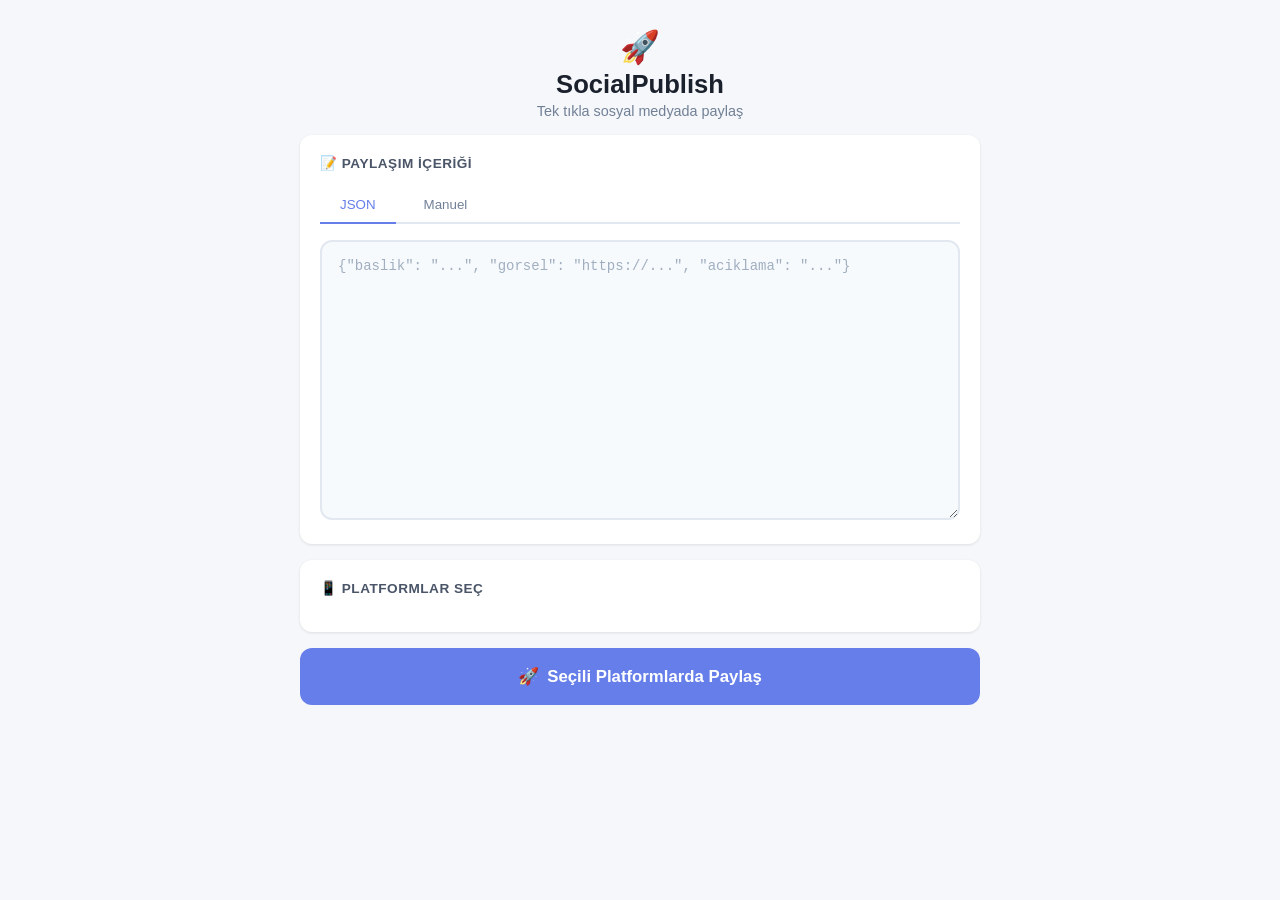
==== public/index.html @ a78f9e2b "Fix: Event listener'lar ile tab ve platform seÃ§imi dÃ¼zeltildi" ====
<!DOCTYPE html>
<html lang="tr">
<head>
    <meta charset="UTF-8">
    <meta name="viewport" content="width=device-width, initial-scale=1.0">
    <title>Facebook Paylaşım - JSON Gönder</title>
    <style>
        * {
            margin: 0;
            padding: 0;
            box-sizing: border-box;
        }

        body {
            font-family: -apple-system, BlinkMacSystemFont, 'Segoe UI', Roboto, Oxygen, Ubuntu, Cantarell, sans-serif;
            background: #f5f7fa;
            min-height: 100vh;
            padding: 20px;
        }

        .container {
            max-width: 680px;
            margin: 0 auto;
            padding-top: 8px;
        }

        .header {
            text-align: center;
            margin-bottom: 16px;
        }

        .logo {
            font-size: 2em;
            margin-bottom: 4px;
        }

        h1 {
            color: #1a202c;
            font-size: 1.6em;
            font-weight: 700;
            margin-bottom: 4px;
        }

        .subtitle {
            color: #718096;
            font-size: 0.9em;
        }

        .card {
            background: white;
            border-radius: 12px;
            padding: 20px;
            margin-bottom: 16px;
            box-shadow: 0 1px 3px rgba(0, 0, 0, 0.1);
        }

        .section-title {
            font-size: 0.85em;
            font-weight: 600;
            color: #4a5568;
            text-transform: uppercase;
            letter-spacing: 0.5px;
            margin-bottom: 16px;
        }

        /* Tab Navigation */
        .tabs {
            display: flex;
            gap: 8px;
            margin-bottom: 16px;
            border-bottom: 2px solid #e2e8f0;
        }

        .tab-btn {
            padding: 10px 20px;
            background: none;
            border: none;
            border-bottom: 2px solid transparent;
            color: #718096;
            font-weight: 500;
            cursor: pointer;
            transition: all 0.2s;
            margin-bottom: -2px;
        }

        .tab-btn:hover {
            color: #667eea;
        }

        .tab-btn.active {
            color: #667eea;
            border-bottom-color: #667eea;
        }

        .tab-content {
            display: none;
        }

        .tab-content.active {
            display: block;
        }

        /* Manual Input */
        .form-group {
            margin-bottom: 16px;
        }

        .form-group label {
            display: block;
            font-size: 0.9em;
            font-weight: 500;
            color: #4a5568;
            margin-bottom: 8px;
        }

        input[type="text"],
        input[type="file"] {
            width: 100%;
            padding: 12px;
            border: 2px solid #e2e8f0;
            border-radius: 8px;
            font-size: 0.95em;
            color: #2d3748;
            transition: all 0.2s;
            background: #f7fafc;
        }

        input[type="text"]:focus {
            outline: none;
            border-color: #667eea;
            background: white;
            box-shadow: 0 0 0 3px rgba(102, 126, 234, 0.1);
        }

        input[type="file"] {
            padding: 10px;
            cursor: pointer;
        }

        input[type="file"]::file-selector-button {
            padding: 8px 16px;
            background: #667eea;
            color: white;
            border: none;
            border-radius: 6px;
            cursor: pointer;
            font-weight: 500;
            margin-right: 12px;
        }

        input[type="file"]::file-selector-button:hover {
            background: #5a67d8;
        }

        textarea {
            width: 100%;
            height: 280px;
            padding: 16px;
            border: 2px solid #e2e8f0;
            border-radius: 12px;
            font-family: 'Courier New', monospace;
            font-size: 14px;
            color: #2d3748;
            resize: vertical;
            transition: all 0.2s;
            background: #f7fafc;
        }

        textarea:focus {
            outline: none;
            border-color: #667eea;
            background: white;
            box-shadow: 0 0 0 3px rgba(102, 126, 234, 0.1);
        }

        textarea::placeholder {
            color: #a0aec0;
        }

        .btn {
            width: 100%;
            padding: 18px;
            background: #667eea;
            color: white;
            border: none;
            border-radius: 12px;
            font-size: 1.05em;
            font-weight: 600;
            cursor: pointer;
            transition: all 0.2s;
            display: flex;
            align-items: center;
            justify-content: center;
            gap: 8px;
        }

        .btn:hover {
            background: #5a67d8;
            transform: translateY(-1px);
            box-shadow: 0 4px 12px rgba(102, 126, 234, 0.4);
        }

        .btn:active {
            transform: translateY(0);
        }

        .btn:disabled {
            background: #cbd5e0;
            cursor: not-allowed;
            transform: none;
        }

        .result {
            background: white;
            border-radius: 12px;
            padding: 24px;
            margin-top: 24px;
            box-shadow: 0 1px 3px rgba(0, 0, 0, 0.1);
            display: none;
        }

        .result.success {
            border-left: 4px solid #48bb78;
        }

        .result.error {
            border-left: 4px solid #f56565;
        }

        .result h3 {
            color: #2d3748;
            font-size: 1.1em;
            margin-bottom: 12px;
        }

        .result-message {
            color: #4a5568;
            white-space: pre-line;
            line-height: 1.6;
        }

        .preview {
            background: white;
            border-radius: 12px;
            padding: 24px;
            margin-top: 24px;
            box-shadow: 0 1px 3px rgba(0, 0, 0, 0.1);
            display: none;
        }

        .preview h3 {
            color: #2d3748;
            font-size: 1.1em;
            margin-bottom: 16px;
        }

        .preview img {
            max-width: 100%;
            border-radius: 8px;
            margin-top: 12px;
        }

        .preview p {
            color: #4a5568;
            line-height: 1.6;
            margin-top: 12px;
        }

        .loading {
            display: none;
        }

        @keyframes spin {
            0% { transform: rotate(0deg); }
            100% { transform: rotate(360deg); }
        }

        /* Platform Selection - Clean Design */
        .platforms-grid {
            display: grid;
            grid-template-columns: repeat(auto-fit, minmax(160px, 1fr));
            gap: 12px;
        }

        .platform-card {
            background: #f7fafc;
            border: 2px solid #e2e8f0;
            border-radius: 10px;
            padding: 12px;
            cursor: pointer;
            transition: all 0.2s;
            display: flex;
            align-items: center;
            gap: 10px;
        }

        .platform-card:hover:not(.disabled) {
            border-color: #667eea;
            box-shadow: 0 2px 8px rgba(102, 126, 234, 0.15);
        }

        .platform-card.active {
            border-color: #667eea;
            background: #eef2ff;
            box-shadow: 0 0 0 3px rgba(102, 126, 234, 0.1);
        }

        .platform-card.disabled {
            opacity: 0.5;
            cursor: not-allowed;
            background: #f7fafc;
        }

        .platform-checkbox {
            width: 18px;
            height: 18px;
            cursor: pointer;
            accent-color: #667eea;
            flex-shrink: 0;
        }

        .platform-checkbox:disabled {
            cursor: not-allowed;
        }

        .platform-info {
            flex: 1;
        }

        .platform-icon {
            font-size: 1.5em;
            line-height: 1;
            margin-bottom: 3px;
        }

        .platform-name {
            font-weight: 600;
            font-size: 0.95em;
            color: #2d3748;
            margin-bottom: 2px;
        }

        .platform-status {
            font-size: 0.75em;
            color: #718096;
            display: flex;
            align-items: center;
            gap: 4px;
        }

        .platform-status.enabled {
            color: #48bb78;
        }

        .platform-status.disabled {
            color: #f56565;
        }

        .status-dot {
            width: 5px;
            height: 5px;
            border-radius: 50%;
            flex-shrink: 0;
        }

        .status-dot.online {
            background: #48bb78;
        }

        .status-dot.offline {
            background: #f56565;
        }

        @media (max-width: 768px) {
            .container {
                padding-top: 8px;
            }

            h1 {
                font-size: 1.4em;
            }

            .card {
                padding: 16px;
            }

            .platforms-grid {
                grid-template-columns: 1fr;
            }

            textarea {
                height: 220px;
            }
        }
    </style>
</head>
<body>
    <div class="container">
        <!-- Header -->
        <div class="header">
            <div class="logo">🚀</div>
            <h1>SocialPublish</h1>
            <p class="subtitle">Tek tıkla sosyal medyada paylaş</p>
        </div>

        <!-- Input Card with Tabs -->
        <div class="card">
            <div class="section-title">📝 Paylaşım İçeriği</div>
            
            <!-- Tabs -->
            <div class="tabs">
                <button class="tab-btn active" data-tab="json">JSON</button>
                <button class="tab-btn" data-tab="manual">Manuel</button>
            </div>

            <!-- JSON Tab -->
            <div id="jsonTab" class="tab-content active">
                <textarea id="jsonInput" placeholder='{"baslik": "...", "gorsel": "https://...", "aciklama": "..."}'></textarea>
            </div>

            <!-- Manual Tab -->
            <div id="manualTab" class="tab-content">
                <div class="form-group">
                    <label for="manualTitle">Başlık *</label>
                    <input type="text" id="manualTitle" placeholder="Paylaşım başlığı...">
                </div>
                <div class="form-group">
                    <label for="manualDescription">Açıklama</label>
                    <input type="text" id="manualDescription" placeholder="Açıklama metni (opsiyonel)">
                </div>
                <div class="form-group">
                    <label for="manualLocation">Konum</label>
                    <input type="text" id="manualLocation" placeholder="Konum (opsiyonel)">
                </div>
                <div class="form-group">
                    <label for="manualImage">Görsel</label>
                    <input type="file" id="manualImage" accept="image/*">
                </div>
            </div>
        </div>

        <!-- Platform Selection Card -->
        <div class="card">
            <div class="section-title">📱 Platformlar Seç</div>
            <div class="platforms-grid" id="platformsContainer">
                <!-- Dinamik yüklenecek -->
            </div>
        </div>

        <!-- Share Button -->
        <button class="btn" onclick="shareToFacebook()">
            <span>🚀</span>
            <span id="btnText">Seçili Platformlarda Paylaş</span>
            <span id="btnLoading" class="loading" style="display: none;">Paylaşılıyor...</span>
        </button>

        <!-- Preview & Results -->
        <div class="preview" id="preview"></div>
        <div class="result" id="result"></div>
    </div>

    <script>
        // API URL - Aynı domain kullan
        const API_URL = window.location.origin;  // Railway'de otomatik
        
        let platforms = {};
        let selectedPlatforms = [];

        let currentTab = 'json';

        // Sayfa yüklendiğinde platformları al ve event listener'ları ekle
        document.addEventListener('DOMContentLoaded', async () => {
            await loadPlatforms();
            initializeTabs();
        });

        function initializeTabs() {
            const tabBtns = document.querySelectorAll('.tab-btn');
            tabBtns.forEach(btn => {
                btn.addEventListener('click', function() {
                    const tab = this.getAttribute('data-tab');
                    switchTab(tab, this);
                });
            });
        }

        function switchTab(tab, button) {
            currentTab = tab;
            
            // Update tab buttons
            document.querySelectorAll('.tab-btn').forEach(btn => {
                btn.classList.remove('active');
            });
            button.classList.add('active');
            
            // Update tab content
            document.querySelectorAll('.tab-content').forEach(content => {
                content.classList.remove('active');
            });
            
            if (tab === 'json') {
                document.getElementById('jsonTab').classList.add('active');
            } else {
                document.getElementById('manualTab').classList.add('active');
            }
        }

        async function loadPlatforms() {
            try {
                const response = await fetch(`${API_URL}/api/platforms`);
                platforms = await response.json();
                console.log('Platforms loaded:', platforms);
                renderPlatforms();
            } catch (error) {
                console.error('Platform yükleme hatası:', error);
                const container = document.getElementById('platformsContainer');
                container.innerHTML = '<div style="color: #f56565; text-align: center; padding: 20px;">❌ Platform yüklenemedi</div>';
            }
        }

        function renderPlatforms() {
            const container = document.getElementById('platformsContainer');
            
            if (Object.keys(platforms).length === 0) {
                container.innerHTML = '<div style="color: #718096; text-align: center; padding: 20px;">Platformlar yükleniyor...</div>';
                return;
            }
            
            let html = '';
            
            Object.entries(platforms).forEach(([key, platform]) => {
                const disabled = !platform.enabled;
                const checked = platform.enabled ? 'checked' : '';
                const cardClass = platform.enabled ? 'active' : 'disabled';
                const statusClass = platform.enabled ? 'enabled' : 'disabled';
                const statusDot = platform.enabled ? 'online' : 'offline';
                const statusText = platform.enabled ? 'Hazır' : 'Yapılandırılmamış';
                
                html += `
                    <div class="platform-card ${cardClass}" data-platform="${key}" ${disabled ? '' : `style="cursor: pointer;"`}>
                        <input 
                            type="checkbox" 
                            class="platform-checkbox"
                            id="platform_${key}" 
                            value="${key}" 
                            ${checked} 
                            ${disabled ? 'disabled' : ''}
                        >
                        <div class="platform-info">
                            <div class="platform-icon">${platform.icon}</div>
                            <div class="platform-name">${platform.name}</div>
                            <div class="platform-status ${statusClass}">
                                <span class="status-dot ${statusDot}"></span>
                                ${statusText}
                            </div>
                        </div>
                    </div>
                `;
            });
            
            container.innerHTML = html;
            
            // Platform card'lara event listener ekle
            document.querySelectorAll('.platform-card').forEach(card => {
                if (!card.classList.contains('disabled')) {
                    card.addEventListener('click', function(e) {
                        const key = this.getAttribute('data-platform');
                        togglePlatform(key, e);
                    });
                }
            });
            
            // Checkbox'lara event listener ekle
            document.querySelectorAll('.platform-checkbox').forEach(checkbox => {
                checkbox.addEventListener('change', updateSelectedPlatforms);
            });
            
            updateSelectedPlatforms();
        }

        function togglePlatform(key, event) {
            // Eğer checkbox'a direkt tıklandıysa, card event'ini ignore et
            if (event && event.target.type === 'checkbox') {
                return;
            }
            
            const checkbox = document.getElementById(`platform_${key}`);
            if (checkbox && !checkbox.disabled) {
                checkbox.checked = !checkbox.checked;
                updateSelectedPlatforms();
            }
        }

        function updateSelectedPlatforms() {
            const checkboxes = document.querySelectorAll('#platformsContainer input[type="checkbox"]:checked');
            selectedPlatforms = Array.from(checkboxes).map(cb => cb.value);
            console.log('Seçili platformlar:', selectedPlatforms);
        }

        async function shareToFacebook() {
            const resultDiv = document.getElementById('result');
            const previewDiv = document.getElementById('preview');
            const btn = document.querySelector('.btn');
            const btnText = document.getElementById('btnText');
            const btnLoading = document.getElementById('btnLoading');

            // Reset
            resultDiv.style.display = 'none';
            previewDiv.style.display = 'none';

            let data;

            // Get data based on current tab
            if (currentTab === 'json') {
                const jsonInput = document.getElementById('jsonInput').value.trim();
                
                if (!jsonInput) {
                    showError('Lütfen JSON verisini yapıştırın!');
                    return;
                }

                try {
                    data = JSON.parse(jsonInput);
                } catch (e) {
                    showError('❌ Geçersiz JSON formatı! Lütfen kontrol edin.');
                    return;
                }

                // Array ise ilk elemanı al
                if (Array.isArray(data)) {
                    if (data.length === 0) {
                        showError('❌ JSON array boş!');
                        return;
                    }
                    data = data[0];
                }

                // Validate
                if (!data.baslik) {
                    showError('❌ JSON\'da "baslik" alanı zorunludur!');
                    return;
                }

                if (!data.gorsel) {
                    showError('❌ JSON\'da "gorsel" alanı zorunludur!');
                    return;
                }
            } else {
                // Manual mode
                const title = document.getElementById('manualTitle').value.trim();
                const description = document.getElementById('manualDescription').value.trim();
                const location = document.getElementById('manualLocation').value.trim();
                const imageFile = document.getElementById('manualImage').files[0];

                if (!title) {
                    showError('❌ Başlık zorunludur!');
                    return;
                }

                if (!imageFile) {
                    showError('❌ Görsel zorunludur!');
                    return;
                }

                // Create FormData for manual upload
                data = {
                    baslik: title,
                    aciklama: description,
                    konum: location,
                    imageFile: imageFile
                };
            }

                // Platform kontrolü
                if (selectedPlatforms.length === 0) {
                    showError('❌ Lütfen en az bir platform seçin!');
                    return;
                }

                // Show preview
                showPreview(data);

                // Disable button
                btn.disabled = true;
                btnText.style.display = 'none';
                btnLoading.style.display = 'inline';

                // Platform bilgisini ekle
                data.platforms = selectedPlatforms;

                let response;

                if (currentTab === 'json') {
                    // JSON mode - send JSON to API
                    response = await fetch(`${API_URL}/api/publish/json`, {
                        method: 'POST',
                        headers: {
                            'Content-Type': 'application/json'
                        },
                        body: JSON.stringify(data)
                    });
                } else {
                    // Manual mode - send FormData
                    const formData = new FormData();
                    formData.append('message', data.baslik);
                    if (data.aciklama) formData.append('aciklama', data.aciklama);
                    if (data.konum) formData.append('konum', data.konum);
                    formData.append('image', data.imageFile);
                    formData.append('platforms', selectedPlatforms.join(','));

                    response = await fetch(`${API_URL}/api/publish`, {
                        method: 'POST',
                        body: formData
                    });
                }

                const result = await response.json();

                if (result.success) {
                    let successMsg = '✅ Başarıyla paylaşıldı!\n\n';
                    Object.entries(result.results || {}).forEach(([platform, res]) => {
                        if (res.status === 'success') {
                            successMsg += `${platforms[platform]?.icon || '✓'} ${platforms[platform]?.name || platform}: ✅\n`;
                        }
                    });
                    showSuccess(successMsg);
                } else {
                    let errorMsg = '⚠️ Paylaşım sonuçları:\n\n';
                    Object.entries(result.results || {}).forEach(([platform, res]) => {
                        const status = res.status === 'success' ? '✅' : '❌';
                        const msg = res.message || (res.status === 'success' ? 'Başarılı' : 'Hata');
                        errorMsg += `${platforms[platform]?.icon || '•'} ${platforms[platform]?.name || platform}: ${status} ${msg}\n`;
                    });
                    showError(errorMsg);
                }

            } catch (error) {
                showError('❌ Hata: ' + error.message);
            } finally {
                btn.disabled = false;
                btnText.style.display = 'inline';
                btnLoading.style.display = 'none';
            }
        }

        function showPreview(data) {
            const previewDiv = document.getElementById('preview');
            previewDiv.innerHTML = `
                <h3>📋 Önizleme</h3>
                <p><strong>${data.baslik}</strong></p>
                ${data.aciklama ? `<p style="font-size: 0.9em;">${data.aciklama}</p>` : ''}
                ${data.konum ? `<p style="font-size: 0.85em;">📍 ${data.konum}</p>` : ''}
                <img src="${data.gorsel}" alt="Görsel" onerror="this.style.display='none'">
            `;
            previewDiv.style.display = 'block';
        }

        function showSuccess(message) {
            const resultDiv = document.getElementById('result');
            resultDiv.className = 'result success';
            resultDiv.innerHTML = '<h3>✅ Başarılı</h3><div class="result-message">' + message + '</div>';
            resultDiv.style.display = 'block';
        }

        function showError(message) {
            const resultDiv = document.getElementById('result');
            resultDiv.className = 'result error';
            resultDiv.innerHTML = '<h3>❌ Hata</h3><div class="result-message">' + message + '</div>';
            resultDiv.style.display = 'block';
        }
    </script>
</body>
</html>
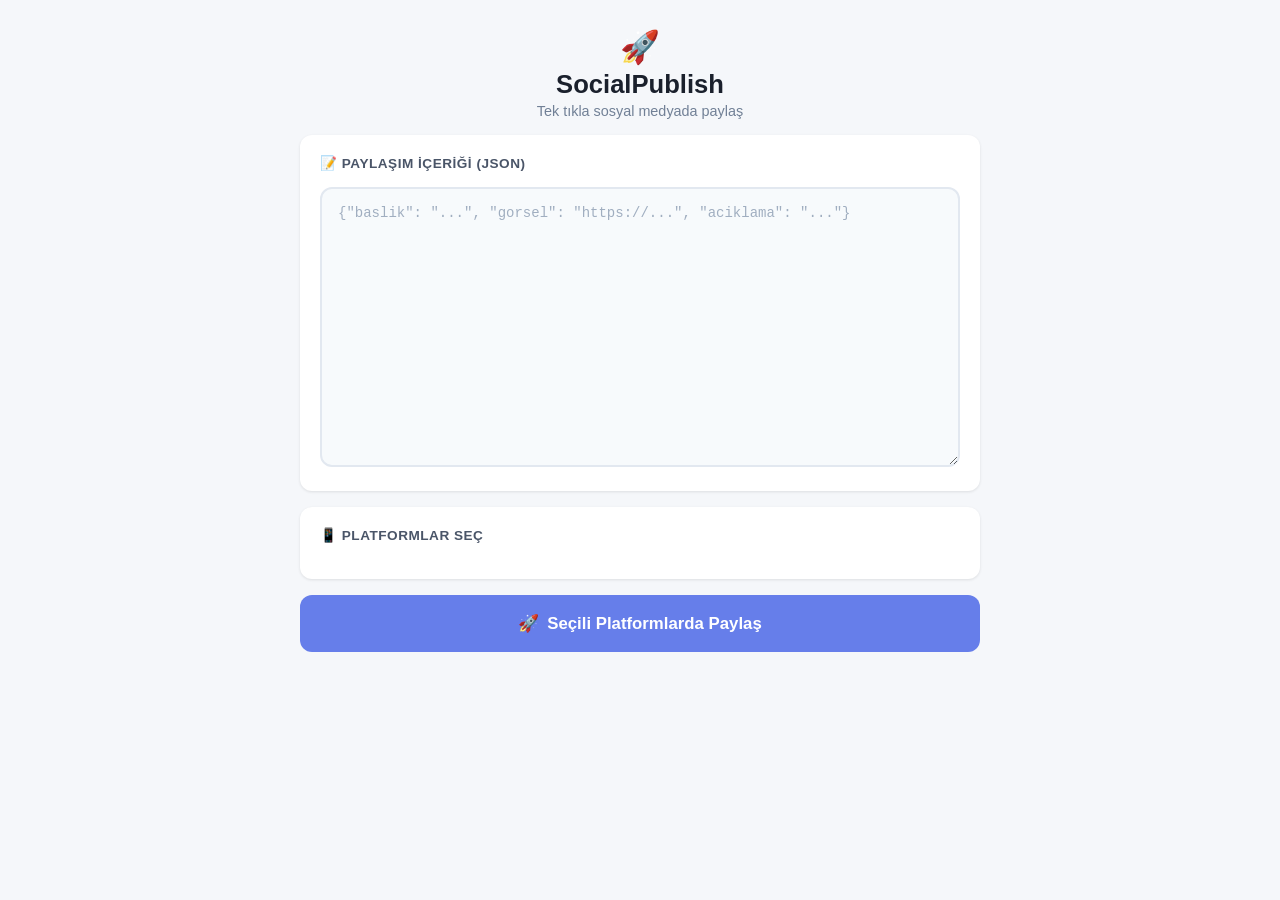
==== commit 90ea0544: "Revert: Basit JSON modu geri yÃ¼klendi" ====
--- a/public/index.html
+++ b/public/index.html
@@ -61,95 +61,6 @@
             text-transform: uppercase;
             letter-spacing: 0.5px;
             margin-bottom: 16px;
-        }
-
-        /* Tab Navigation */
-        .tabs {
-            display: flex;
-            gap: 8px;
-            margin-bottom: 16px;
-            border-bottom: 2px solid #e2e8f0;
-        }
-
-        .tab-btn {
-            padding: 10px 20px;
-            background: none;
-            border: none;
-            border-bottom: 2px solid transparent;
-            color: #718096;
-            font-weight: 500;
-            cursor: pointer;
-            transition: all 0.2s;
-            margin-bottom: -2px;
-        }
-
-        .tab-btn:hover {
-            color: #667eea;
-        }
-
-        .tab-btn.active {
-            color: #667eea;
-            border-bottom-color: #667eea;
-        }
-
-        .tab-content {
-            display: none;
-        }
-
-        .tab-content.active {
-            display: block;
-        }
-
-        /* Manual Input */
-        .form-group {
-            margin-bottom: 16px;
-        }
-
-        .form-group label {
-            display: block;
-            font-size: 0.9em;
-            font-weight: 500;
-            color: #4a5568;
-            margin-bottom: 8px;
-        }
-
-        input[type="text"],
-        input[type="file"] {
-            width: 100%;
-            padding: 12px;
-            border: 2px solid #e2e8f0;
-            border-radius: 8px;
-            font-size: 0.95em;
-            color: #2d3748;
-            transition: all 0.2s;
-            background: #f7fafc;
-        }
-
-        input[type="text"]:focus {
-            outline: none;
-            border-color: #667eea;
-            background: white;
-            box-shadow: 0 0 0 3px rgba(102, 126, 234, 0.1);
-        }
-
-        input[type="file"] {
-            padding: 10px;
-            cursor: pointer;
-        }
-
-        input[type="file"]::file-selector-button {
-            padding: 8px 16px;
-            background: #667eea;
-            color: white;
-            border: none;
-            border-radius: 6px;
-            cursor: pointer;
-            font-weight: 500;
-            margin-right: 12px;
-        }
-
-        input[type="file"]::file-selector-button:hover {
-            background: #5a67d8;
         }
 
         textarea {
@@ -403,40 +314,10 @@
             <p class="subtitle">Tek tıkla sosyal medyada paylaş</p>
         </div>
 
-        <!-- Input Card with Tabs -->
+        <!-- JSON Input Card -->
         <div class="card">
-            <div class="section-title">📝 Paylaşım İçeriği</div>
-            
-            <!-- Tabs -->
-            <div class="tabs">
-                <button class="tab-btn active" data-tab="json">JSON</button>
-                <button class="tab-btn" data-tab="manual">Manuel</button>
-            </div>
-
-            <!-- JSON Tab -->
-            <div id="jsonTab" class="tab-content active">
-                <textarea id="jsonInput" placeholder='{"baslik": "...", "gorsel": "https://...", "aciklama": "..."}'></textarea>
-            </div>
-
-            <!-- Manual Tab -->
-            <div id="manualTab" class="tab-content">
-                <div class="form-group">
-                    <label for="manualTitle">Başlık *</label>
-                    <input type="text" id="manualTitle" placeholder="Paylaşım başlığı...">
-                </div>
-                <div class="form-group">
-                    <label for="manualDescription">Açıklama</label>
-                    <input type="text" id="manualDescription" placeholder="Açıklama metni (opsiyonel)">
-                </div>
-                <div class="form-group">
-                    <label for="manualLocation">Konum</label>
-                    <input type="text" id="manualLocation" placeholder="Konum (opsiyonel)">
-                </div>
-                <div class="form-group">
-                    <label for="manualImage">Görsel</label>
-                    <input type="file" id="manualImage" accept="image/*">
-                </div>
-            </div>
+            <div class="section-title">📝 Paylaşım İçeriği (JSON)</div>
+            <textarea id="jsonInput" placeholder='{"baslik": "...", "gorsel": "https://...", "aciklama": "..."}'></textarea>
         </div>
 
         <!-- Platform Selection Card -->
@@ -466,66 +347,23 @@
         let platforms = {};
         let selectedPlatforms = [];
 
-        let currentTab = 'json';
-
-        // Sayfa yüklendiğinde platformları al ve event listener'ları ekle
+        // Sayfa yüklendiğinde platformları al
         document.addEventListener('DOMContentLoaded', async () => {
             await loadPlatforms();
-            initializeTabs();
         });
-
-        function initializeTabs() {
-            const tabBtns = document.querySelectorAll('.tab-btn');
-            tabBtns.forEach(btn => {
-                btn.addEventListener('click', function() {
-                    const tab = this.getAttribute('data-tab');
-                    switchTab(tab, this);
-                });
-            });
-        }
-
-        function switchTab(tab, button) {
-            currentTab = tab;
-            
-            // Update tab buttons
-            document.querySelectorAll('.tab-btn').forEach(btn => {
-                btn.classList.remove('active');
-            });
-            button.classList.add('active');
-            
-            // Update tab content
-            document.querySelectorAll('.tab-content').forEach(content => {
-                content.classList.remove('active');
-            });
-            
-            if (tab === 'json') {
-                document.getElementById('jsonTab').classList.add('active');
-            } else {
-                document.getElementById('manualTab').classList.add('active');
-            }
-        }
 
         async function loadPlatforms() {
             try {
                 const response = await fetch(`${API_URL}/api/platforms`);
                 platforms = await response.json();
-                console.log('Platforms loaded:', platforms);
                 renderPlatforms();
             } catch (error) {
                 console.error('Platform yükleme hatası:', error);
-                const container = document.getElementById('platformsContainer');
-                container.innerHTML = '<div style="color: #f56565; text-align: center; padding: 20px;">❌ Platform yüklenemedi</div>';
             }
         }
 
         function renderPlatforms() {
             const container = document.getElementById('platformsContainer');
-            
-            if (Object.keys(platforms).length === 0) {
-                container.innerHTML = '<div style="color: #718096; text-align: center; padding: 20px;">Platformlar yükleniyor...</div>';
-                return;
-            }
-            
             let html = '';
             
             Object.entries(platforms).forEach(([key, platform]) => {
@@ -537,7 +375,7 @@
                 const statusText = platform.enabled ? 'Hazır' : 'Yapılandırılmamış';
                 
                 html += `
-                    <div class="platform-card ${cardClass}" data-platform="${key}" ${disabled ? '' : `style="cursor: pointer;"`}>
+                    <div class="platform-card ${cardClass}" onclick="${disabled ? '' : `togglePlatform('${key}')`}">
                         <input 
                             type="checkbox" 
                             class="platform-checkbox"
@@ -545,6 +383,7 @@
                             value="${key}" 
                             ${checked} 
                             ${disabled ? 'disabled' : ''}
+                            onchange="updateSelectedPlatforms()"
                         >
                         <div class="platform-info">
                             <div class="platform-icon">${platform.icon}</div>
@@ -559,31 +398,10 @@
             });
             
             container.innerHTML = html;
-            
-            // Platform card'lara event listener ekle
-            document.querySelectorAll('.platform-card').forEach(card => {
-                if (!card.classList.contains('disabled')) {
-                    card.addEventListener('click', function(e) {
-                        const key = this.getAttribute('data-platform');
-                        togglePlatform(key, e);
-                    });
-                }
-            });
-            
-            // Checkbox'lara event listener ekle
-            document.querySelectorAll('.platform-checkbox').forEach(checkbox => {
-                checkbox.addEventListener('change', updateSelectedPlatforms);
-            });
-            
             updateSelectedPlatforms();
         }
 
-        function togglePlatform(key, event) {
-            // Eğer checkbox'a direkt tıklandıysa, card event'ini ignore et
-            if (event && event.target.type === 'checkbox') {
-                return;
-            }
-            
+        function togglePlatform(key) {
             const checkbox = document.getElementById(`platform_${key}`);
             if (checkbox && !checkbox.disabled) {
                 checkbox.checked = !checkbox.checked;
@@ -598,6 +416,7 @@
         }
 
         async function shareToFacebook() {
+            const jsonInput = document.getElementById('jsonInput').value.trim();
             const resultDiv = document.getElementById('result');
             const previewDiv = document.getElementById('preview');
             const btn = document.querySelector('.btn');
@@ -608,17 +427,14 @@
             resultDiv.style.display = 'none';
             previewDiv.style.display = 'none';
 
-            let data;
-
-            // Get data based on current tab
-            if (currentTab === 'json') {
-                const jsonInput = document.getElementById('jsonInput').value.trim();
-                
-                if (!jsonInput) {
-                    showError('Lütfen JSON verisini yapıştırın!');
-                    return;
-                }
-
+            if (!jsonInput) {
+                showError('Lütfen JSON verisini yapıştırın!');
+                return;
+            }
+
+            try {
+                // Parse JSON
+                let data;
                 try {
                     data = JSON.parse(jsonInput);
                 } catch (e) {
@@ -645,31 +461,6 @@
                     showError('❌ JSON\'da "gorsel" alanı zorunludur!');
                     return;
                 }
-            } else {
-                // Manual mode
-                const title = document.getElementById('manualTitle').value.trim();
-                const description = document.getElementById('manualDescription').value.trim();
-                const location = document.getElementById('manualLocation').value.trim();
-                const imageFile = document.getElementById('manualImage').files[0];
-
-                if (!title) {
-                    showError('❌ Başlık zorunludur!');
-                    return;
-                }
-
-                if (!imageFile) {
-                    showError('❌ Görsel zorunludur!');
-                    return;
-                }
-
-                // Create FormData for manual upload
-                data = {
-                    baslik: title,
-                    aciklama: description,
-                    konum: location,
-                    imageFile: imageFile
-                };
-            }
 
                 // Platform kontrolü
                 if (selectedPlatforms.length === 0) {
@@ -688,31 +479,14 @@
                 // Platform bilgisini ekle
                 data.platforms = selectedPlatforms;
 
-                let response;
-
-                if (currentTab === 'json') {
-                    // JSON mode - send JSON to API
-                    response = await fetch(`${API_URL}/api/publish/json`, {
-                        method: 'POST',
-                        headers: {
-                            'Content-Type': 'application/json'
-                        },
-                        body: JSON.stringify(data)
-                    });
-                } else {
-                    // Manual mode - send FormData
-                    const formData = new FormData();
-                    formData.append('message', data.baslik);
-                    if (data.aciklama) formData.append('aciklama', data.aciklama);
-                    if (data.konum) formData.append('konum', data.konum);
-                    formData.append('image', data.imageFile);
-                    formData.append('platforms', selectedPlatforms.join(','));
-
-                    response = await fetch(`${API_URL}/api/publish`, {
-                        method: 'POST',
-                        body: formData
-                    });
-                }
+                // Send JSON to API (backend will download image)
+                const response = await fetch(`${API_URL}/api/publish/json`, {
+                    method: 'POST',
+                    headers: {
+                        'Content-Type': 'application/json'
+                    },
+                    body: JSON.stringify(data)
+                });
 
                 const result = await response.json();
 
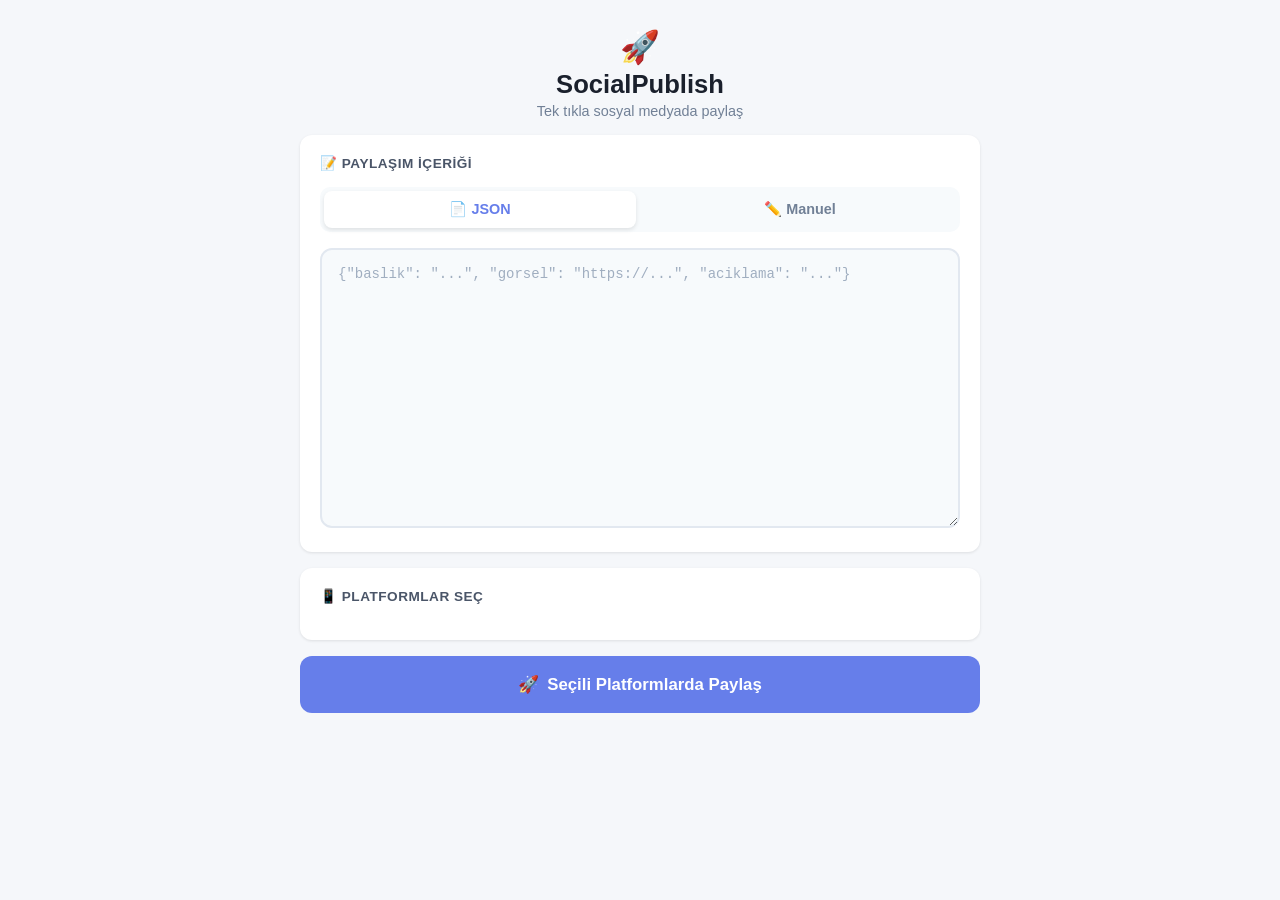
==== commit 55ec5800: "Add manual input mode with JSON/Manual toggle" ====
--- a/public/index.html
+++ b/public/index.html
@@ -61,6 +61,43 @@
             text-transform: uppercase;
             letter-spacing: 0.5px;
             margin-bottom: 16px;
+        }
+
+        /* Input Mode Toggle */
+        .mode-toggle {
+            display: flex;
+            gap: 8px;
+            margin-bottom: 16px;
+            background: #f7fafc;
+            padding: 4px;
+            border-radius: 10px;
+        }
+
+        .mode-btn {
+            flex: 1;
+            padding: 10px;
+            background: transparent;
+            border: none;
+            border-radius: 8px;
+            font-size: 0.9em;
+            font-weight: 600;
+            color: #718096;
+            cursor: pointer;
+            transition: all 0.2s;
+        }
+
+        .mode-btn.active {
+            background: white;
+            color: #667eea;
+            box-shadow: 0 2px 4px rgba(0,0,0,0.1);
+        }
+
+        .input-section {
+            display: none;
+        }
+
+        .input-section.active {
+            display: block;
         }
 
         textarea {
@@ -86,6 +123,44 @@
 
         textarea::placeholder {
             color: #a0aec0;
+        }
+
+        /* Manual Input Styles */
+        .form-group {
+            margin-bottom: 16px;
+        }
+
+        .form-label {
+            display: block;
+            font-size: 0.9em;
+            font-weight: 600;
+            color: #4a5568;
+            margin-bottom: 8px;
+        }
+
+        input[type="text"],
+        input[type="url"] {
+            width: 100%;
+            padding: 12px 16px;
+            border: 2px solid #e2e8f0;
+            border-radius: 10px;
+            font-size: 0.95em;
+            color: #2d3748;
+            transition: all 0.2s;
+            background: #f7fafc;
+        }
+
+        input[type="text"]:focus,
+        input[type="url"]:focus {
+            outline: none;
+            border-color: #667eea;
+            background: white;
+            box-shadow: 0 0 0 3px rgba(102, 126, 234, 0.1);
+        }
+
+        .manual-textarea {
+            height: 120px;
+            font-family: -apple-system, BlinkMacSystemFont, 'Segoe UI', Roboto, Oxygen, Ubuntu, Cantarell, sans-serif;
         }
 
         .btn {
@@ -314,10 +389,40 @@
             <p class="subtitle">Tek tıkla sosyal medyada paylaş</p>
         </div>
 
-        <!-- JSON Input Card -->
+        <!-- Input Mode Card -->
         <div class="card">
-            <div class="section-title">📝 Paylaşım İçeriği (JSON)</div>
-            <textarea id="jsonInput" placeholder='{"baslik": "...", "gorsel": "https://...", "aciklama": "..."}'></textarea>
+            <div class="section-title">📝 Paylaşım İçeriği</div>
+            
+            <!-- Mode Toggle -->
+            <div class="mode-toggle">
+                <button class="mode-btn active" onclick="switchMode('json')">📄 JSON</button>
+                <button class="mode-btn" onclick="switchMode('manual')">✏️ Manuel</button>
+            </div>
+
+            <!-- JSON Input -->
+            <div id="jsonSection" class="input-section active">
+                <textarea id="jsonInput" placeholder='{"baslik": "...", "gorsel": "https://...", "aciklama": "..."}'></textarea>
+            </div>
+
+            <!-- Manual Input -->
+            <div id="manualSection" class="input-section">
+                <div class="form-group">
+                    <label class="form-label">Başlık *</label>
+                    <input type="text" id="manualTitle" placeholder="Paylaşım başlığı">
+                </div>
+                <div class="form-group">
+                    <label class="form-label">Görsel URL *</label>
+                    <input type="url" id="manualImage" placeholder="https://example.com/image.jpg">
+                </div>
+                <div class="form-group">
+                    <label class="form-label">Açıklama</label>
+                    <textarea id="manualDescription" class="manual-textarea" placeholder="Açıklama ekleyin (opsiyonel)"></textarea>
+                </div>
+                <div class="form-group">
+                    <label class="form-label">Konum</label>
+                    <input type="text" id="manualLocation" placeholder="Konum ekleyin (opsiyonel)">
+                </div>
+            </div>
         </div>
 
         <!-- Platform Selection Card -->
@@ -346,11 +451,33 @@
         
         let platforms = {};
         let selectedPlatforms = [];
+        let currentMode = 'json'; // 'json' or 'manual'
 
         // Sayfa yüklendiğinde platformları al
         document.addEventListener('DOMContentLoaded', async () => {
             await loadPlatforms();
         });
+
+        // Mode değiştirme
+        function switchMode(mode) {
+            currentMode = mode;
+            
+            // Button state
+            document.querySelectorAll('.mode-btn').forEach(btn => {
+                btn.classList.remove('active');
+            });
+            event.target.classList.add('active');
+            
+            // Section visibility
+            document.getElementById('jsonSection').classList.remove('active');
+            document.getElementById('manualSection').classList.remove('active');
+            
+            if (mode === 'json') {
+                document.getElementById('jsonSection').classList.add('active');
+            } else {
+                document.getElementById('manualSection').classList.add('active');
+            }
+        }
 
         async function loadPlatforms() {
             try {
@@ -416,7 +543,6 @@
         }
 
         async function shareToFacebook() {
-            const jsonInput = document.getElementById('jsonInput').value.trim();
             const resultDiv = document.getElementById('result');
             const previewDiv = document.getElementById('preview');
             const btn = document.querySelector('.btn');
@@ -427,14 +553,17 @@
             resultDiv.style.display = 'none';
             previewDiv.style.display = 'none';
 
-            if (!jsonInput) {
-                showError('Lütfen JSON verisini yapıştırın!');
-                return;
-            }
-
-            try {
-                // Parse JSON
-                let data;
+            let data;
+
+            // Mode'a göre veri al
+            if (currentMode === 'json') {
+                const jsonInput = document.getElementById('jsonInput').value.trim();
+                
+                if (!jsonInput) {
+                    showError('Lütfen JSON verisini yapıştırın!');
+                    return;
+                }
+
                 try {
                     data = JSON.parse(jsonInput);
                 } catch (e) {
@@ -450,23 +579,50 @@
                     }
                     data = data[0];
                 }
-
-                // Validate
-                if (!data.baslik) {
-                    showError('❌ JSON\'da "baslik" alanı zorunludur!');
+            } else {
+                // Manuel input
+                const title = document.getElementById('manualTitle').value.trim();
+                const image = document.getElementById('manualImage').value.trim();
+                const description = document.getElementById('manualDescription').value.trim();
+                const location = document.getElementById('manualLocation').value.trim();
+
+                if (!title) {
+                    showError('❌ Başlık zorunludur!');
                     return;
                 }
 
-                if (!data.gorsel) {
-                    showError('❌ JSON\'da "gorsel" alanı zorunludur!');
+                if (!image) {
+                    showError('❌ Görsel URL zorunludur!');
                     return;
                 }
 
-                // Platform kontrolü
-                if (selectedPlatforms.length === 0) {
-                    showError('❌ Lütfen en az bir platform seçin!');
-                    return;
-                }
+                // Manuel veriyi JSON formatına çevir
+                data = {
+                    baslik: title,
+                    gorsel: image,
+                    aciklama: description,
+                    konum: location
+                };
+            }
+
+            // Validate
+            if (!data.baslik) {
+                showError('❌ "baslik" alanı zorunludur!');
+                return;
+            }
+
+            if (!data.gorsel) {
+                showError('❌ "gorsel" alanı zorunludur!');
+                return;
+            }
+
+            // Platform kontrolü
+            if (selectedPlatforms.length === 0) {
+                showError('❌ Lütfen en az bir platform seçin!');
+                return;
+            }
+
+            try {
 
                 // Show preview
                 showPreview(data);
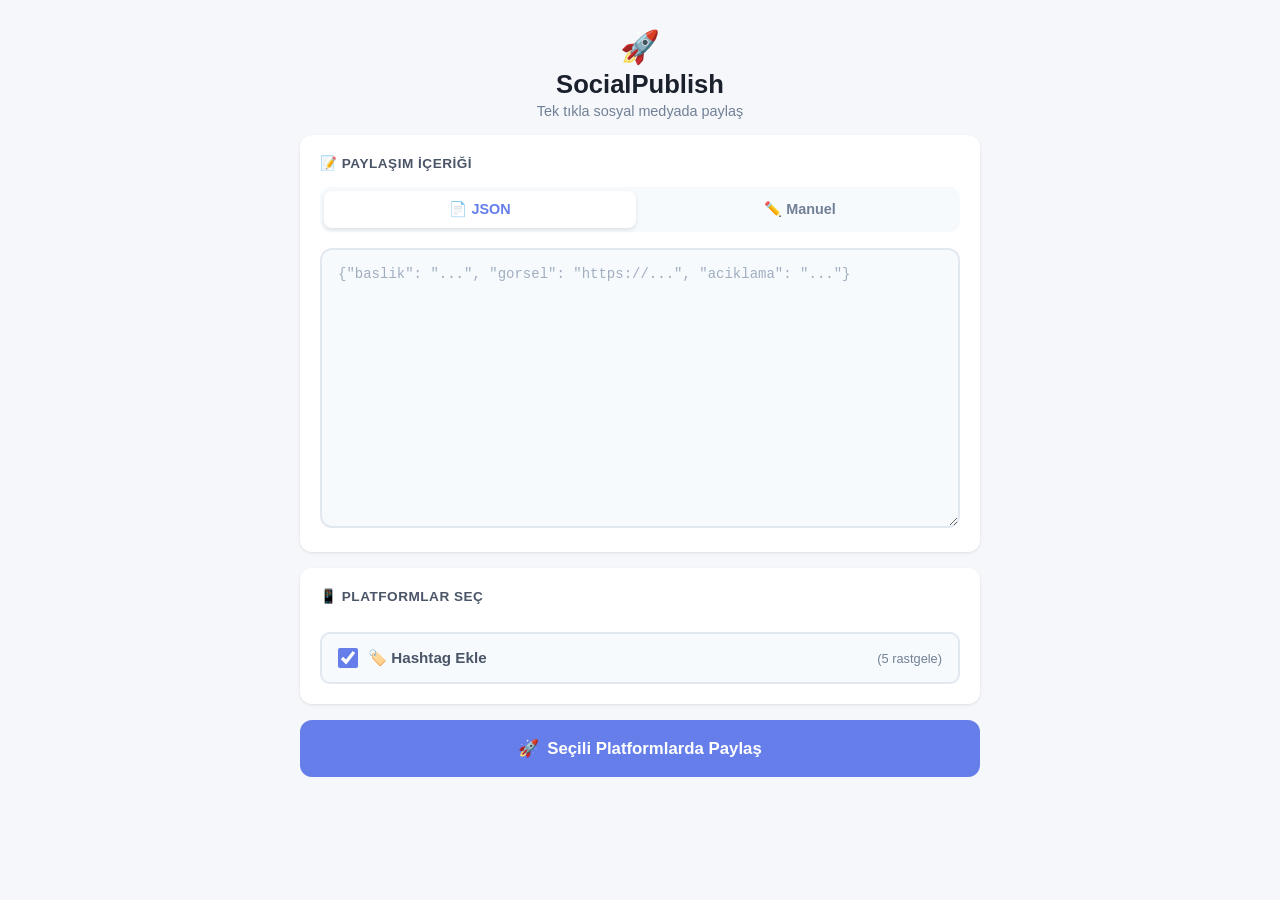
==== commit d6ce82f5: "Add hashtag toggle checkbox (optional hashtags)" ====
--- a/public/index.html
+++ b/public/index.html
@@ -161,6 +161,86 @@
         .manual-textarea {
             height: 120px;
             font-family: -apple-system, BlinkMacSystemFont, 'Segoe UI', Roboto, Oxygen, Ubuntu, Cantarell, sans-serif;
+        }
+
+        /* Image Upload Styles */
+        .image-upload-area {
+            position: relative;
+            border: 2px dashed #cbd5e0;
+            border-radius: 12px;
+            background: #f7fafc;
+            transition: all 0.2s;
+            overflow: hidden;
+        }
+
+        .image-upload-area:hover {
+            border-color: #667eea;
+            background: #eef2ff;
+        }
+
+        .image-upload-area.dragover {
+            border-color: #667eea;
+            background: #eef2ff;
+            border-style: solid;
+        }
+
+        .upload-placeholder {
+            padding: 40px 20px;
+            text-align: center;
+            cursor: pointer;
+        }
+
+        .upload-icon {
+            font-size: 3em;
+            margin-bottom: 12px;
+            opacity: 0.6;
+        }
+
+        .upload-text {
+            font-size: 1em;
+            font-weight: 600;
+            color: #4a5568;
+            margin-bottom: 4px;
+        }
+
+        .upload-subtext {
+            font-size: 0.85em;
+            color: #718096;
+        }
+
+        .image-preview {
+            position: relative;
+            padding: 12px;
+        }
+
+        .image-preview img {
+            width: 100%;
+            max-height: 300px;
+            object-fit: contain;
+            border-radius: 8px;
+        }
+
+        .remove-image {
+            position: absolute;
+            top: 20px;
+            right: 20px;
+            width: 32px;
+            height: 32px;
+            border-radius: 50%;
+            background: rgba(0, 0, 0, 0.7);
+            color: white;
+            border: none;
+            font-size: 1.2em;
+            cursor: pointer;
+            display: flex;
+            align-items: center;
+            justify-content: center;
+            transition: all 0.2s;
+        }
+
+        .remove-image:hover {
+            background: rgba(239, 68, 68, 0.9);
+            transform: scale(1.1);
         }
 
         .btn {
@@ -357,6 +437,46 @@
             background: #f56565;
         }
 
+        /* Hashtag Toggle */
+        .hashtag-toggle {
+            display: flex;
+            align-items: center;
+            gap: 10px;
+            padding: 14px 16px;
+            background: #f7fafc;
+            border-radius: 10px;
+            cursor: pointer;
+            transition: all 0.2s;
+            margin-top: 12px;
+            border: 2px solid #e2e8f0;
+        }
+
+        .hashtag-toggle:hover {
+            background: #eef2ff;
+            border-color: #cbd5e0;
+        }
+
+        .hashtag-toggle input[type="checkbox"] {
+            width: 20px;
+            height: 20px;
+            cursor: pointer;
+            accent-color: #667eea;
+        }
+
+        .hashtag-toggle-label {
+            font-size: 0.95em;
+            font-weight: 600;
+            color: #4a5568;
+            cursor: pointer;
+            user-select: none;
+        }
+
+        .hashtag-toggle-info {
+            font-size: 0.8em;
+            color: #718096;
+            margin-left: auto;
+        }
+
         @media (max-width: 768px) {
             .container {
                 padding-top: 8px;
@@ -411,16 +531,24 @@
                     <input type="text" id="manualTitle" placeholder="Paylaşım başlığı">
                 </div>
                 <div class="form-group">
-                    <label class="form-label">Görsel URL *</label>
-                    <input type="url" id="manualImage" placeholder="https://example.com/image.jpg">
-                </div>
-                <div class="form-group">
-                    <label class="form-label">Açıklama</label>
-                    <textarea id="manualDescription" class="manual-textarea" placeholder="Açıklama ekleyin (opsiyonel)"></textarea>
-                </div>
-                <div class="form-group">
-                    <label class="form-label">Konum</label>
-                    <input type="text" id="manualLocation" placeholder="Konum ekleyin (opsiyonel)">
+                    <label class="form-label">Görsel *</label>
+                    
+                    <!-- Image Upload Area -->
+                    <div class="image-upload-area" id="imageUploadArea">
+                        <input type="file" id="imageFileInput" accept="image/*" style="display: none;">
+                        <div class="upload-placeholder" id="uploadPlaceholder">
+                            <div class="upload-icon">📷</div>
+                            <div class="upload-text">Görseli sürükle-bırak veya tıkla</div>
+                            <div class="upload-subtext">ya da URL yapıştır</div>
+                        </div>
+                        <div class="image-preview" id="imagePreview" style="display: none;">
+                            <img id="previewImg" src="" alt="Preview">
+                            <button class="remove-image" onclick="removeImage()">✕</button>
+                        </div>
+                    </div>
+                    
+                    <!-- URL Input -->
+                    <input type="url" id="manualImageUrl" placeholder="veya görsel URL'si yapıştır" style="margin-top: 12px;">
                 </div>
             </div>
         </div>
@@ -431,6 +559,13 @@
             <div class="platforms-grid" id="platformsContainer">
                 <!-- Dinamik yüklenecek -->
             </div>
+            
+            <!-- Hashtag Toggle -->
+            <label class="hashtag-toggle">
+                <input type="checkbox" id="hashtagToggle" checked>
+                <span class="hashtag-toggle-label">🏷️ Hashtag Ekle</span>
+                <span class="hashtag-toggle-info">(5 rastgele)</span>
+            </label>
         </div>
 
         <!-- Share Button -->
@@ -476,6 +611,135 @@
                 document.getElementById('jsonSection').classList.add('active');
             } else {
                 document.getElementById('manualSection').classList.add('active');
+                initImageUpload();
+            }
+        }
+
+        // Image Upload Initialization
+        let uploadedImageFile = null;
+
+        function initImageUpload() {
+            const uploadArea = document.getElementById('imageUploadArea');
+            const fileInput = document.getElementById('imageFileInput');
+            const placeholder = document.getElementById('uploadPlaceholder');
+
+            // Click to upload
+            placeholder.addEventListener('click', () => {
+                fileInput.click();
+            });
+
+            // File input change
+            fileInput.addEventListener('change', (e) => {
+                if (e.target.files && e.target.files[0]) {
+                    handleImageFile(e.target.files[0]);
+                }
+            });
+
+            // Drag & Drop
+            uploadArea.addEventListener('dragover', (e) => {
+                e.preventDefault();
+                uploadArea.classList.add('dragover');
+            });
+
+            uploadArea.addEventListener('dragleave', () => {
+                uploadArea.classList.remove('dragover');
+            });
+
+            uploadArea.addEventListener('drop', (e) => {
+                e.preventDefault();
+                uploadArea.classList.remove('dragover');
+                
+                if (e.dataTransfer.files && e.dataTransfer.files[0]) {
+                    handleImageFile(e.dataTransfer.files[0]);
+                }
+            });
+        }
+
+        function handleImageFile(file) {
+            if (!file.type.startsWith('image/')) {
+                showError('Lütfen bir görsel dosyası seçin!');
+                return;
+            }
+
+            uploadedImageFile = file;
+            
+            // Preview
+            const reader = new FileReader();
+            reader.onload = (e) => {
+                document.getElementById('previewImg').src = e.target.result;
+                document.getElementById('uploadPlaceholder').style.display = 'none';
+                document.getElementById('imagePreview').style.display = 'block';
+                document.getElementById('manualImageUrl').value = ''; // URL'yi temizle
+            };
+            reader.readAsDataURL(file);
+        }
+
+        function removeImage() {
+            uploadedImageFile = null;
+            document.getElementById('previewImg').src = '';
+            document.getElementById('uploadPlaceholder').style.display = 'block';
+            document.getElementById('imagePreview').style.display = 'none';
+            document.getElementById('imageFileInput').value = '';
+        }
+
+        // Dosya upload edip paylaş
+        async function uploadImageAndShare(title) {
+            const btn = document.querySelector('.btn');
+            const btnText = document.getElementById('btnText');
+            const btnLoading = document.getElementById('btnLoading');
+
+            try {
+                // Platform kontrolü
+                if (selectedPlatforms.length === 0) {
+                    showError('❌ Lütfen en az bir platform seçin!');
+                    return;
+                }
+
+                // Disable button
+                btn.disabled = true;
+                btnText.style.display = 'none';
+                btnLoading.style.display = 'inline';
+
+                // FormData ile dosya gönder
+                const formData = new FormData();
+                formData.append('message', title);
+                formData.append('image', uploadedImageFile);
+                formData.append('platforms', JSON.stringify(selectedPlatforms));
+                
+                // Hashtag seçeneğini ekle
+                const addHashtags = document.getElementById('hashtagToggle').checked;
+                formData.append('add_hashtags', addHashtags);
+
+                const response = await fetch(`${API_URL}/api/publish`, {
+                    method: 'POST',
+                    body: formData
+                });
+
+                const result = await response.json();
+
+                if (result.success) {
+                    let successMsg = '✅ Başarıyla paylaşıldı!\n\n';
+                    Object.entries(result.results || {}).forEach(([platform, res]) => {
+                        if (res.status === 'success') {
+                            successMsg += `${platforms[platform]?.icon || '✓'} ${platforms[platform]?.name || platform}: ✅\n`;
+                        }
+                    });
+                    showSuccess(successMsg);
+                } else {
+                    let errorMsg = '⚠️ Paylaşım sonuçları:\n\n';
+                    Object.entries(result.results || {}).forEach(([platform, res]) => {
+                        const status = res.status === 'success' ? '✅' : '❌';
+                        const msg = res.message || (res.status === 'success' ? 'Başarılı' : 'Hata');
+                        errorMsg += `${platforms[platform]?.icon || '•'} ${platforms[platform]?.name || platform}: ${status} ${msg}\n`;
+                    });
+                    showError(errorMsg);
+                }
+            } catch (error) {
+                showError('❌ Hata: ' + error.message);
+            } finally {
+                btn.disabled = false;
+                btnText.style.display = 'inline';
+                btnLoading.style.display = 'none';
             }
         }
 
@@ -582,26 +846,29 @@
             } else {
                 // Manuel input
                 const title = document.getElementById('manualTitle').value.trim();
-                const image = document.getElementById('manualImage').value.trim();
-                const description = document.getElementById('manualDescription').value.trim();
-                const location = document.getElementById('manualLocation').value.trim();
+                const imageUrl = document.getElementById('manualImageUrl').value.trim();
 
                 if (!title) {
                     showError('❌ Başlık zorunludur!');
                     return;
                 }
 
-                if (!image) {
-                    showError('❌ Görsel URL zorunludur!');
+                // Görsel kontrolü: URL veya dosya
+                if (!imageUrl && !uploadedImageFile) {
+                    showError('❌ Görsel (URL veya dosya) zorunludur!');
                     return;
                 }
 
-                // Manuel veriyi JSON formatına çevir
+                // Eğer dosya yüklendiyse, önce upload et
+                if (uploadedImageFile) {
+                    await uploadImageAndShare(title);
+                    return; // uploadImageAndShare kendi işini yapacak
+                }
+
+                // URL varsa direkt kullan
                 data = {
                     baslik: title,
-                    gorsel: image,
-                    aciklama: description,
-                    konum: location
+                    gorsel: imageUrl
                 };
             }
 
@@ -634,6 +901,10 @@
 
                 // Platform bilgisini ekle
                 data.platforms = selectedPlatforms;
+                
+                // Hashtag seçeneğini ekle
+                const addHashtags = document.getElementById('hashtagToggle').checked;
+                data.add_hashtags = addHashtags;
 
                 // Send JSON to API (backend will download image)
                 const response = await fetch(`${API_URL}/api/publish/json`, {
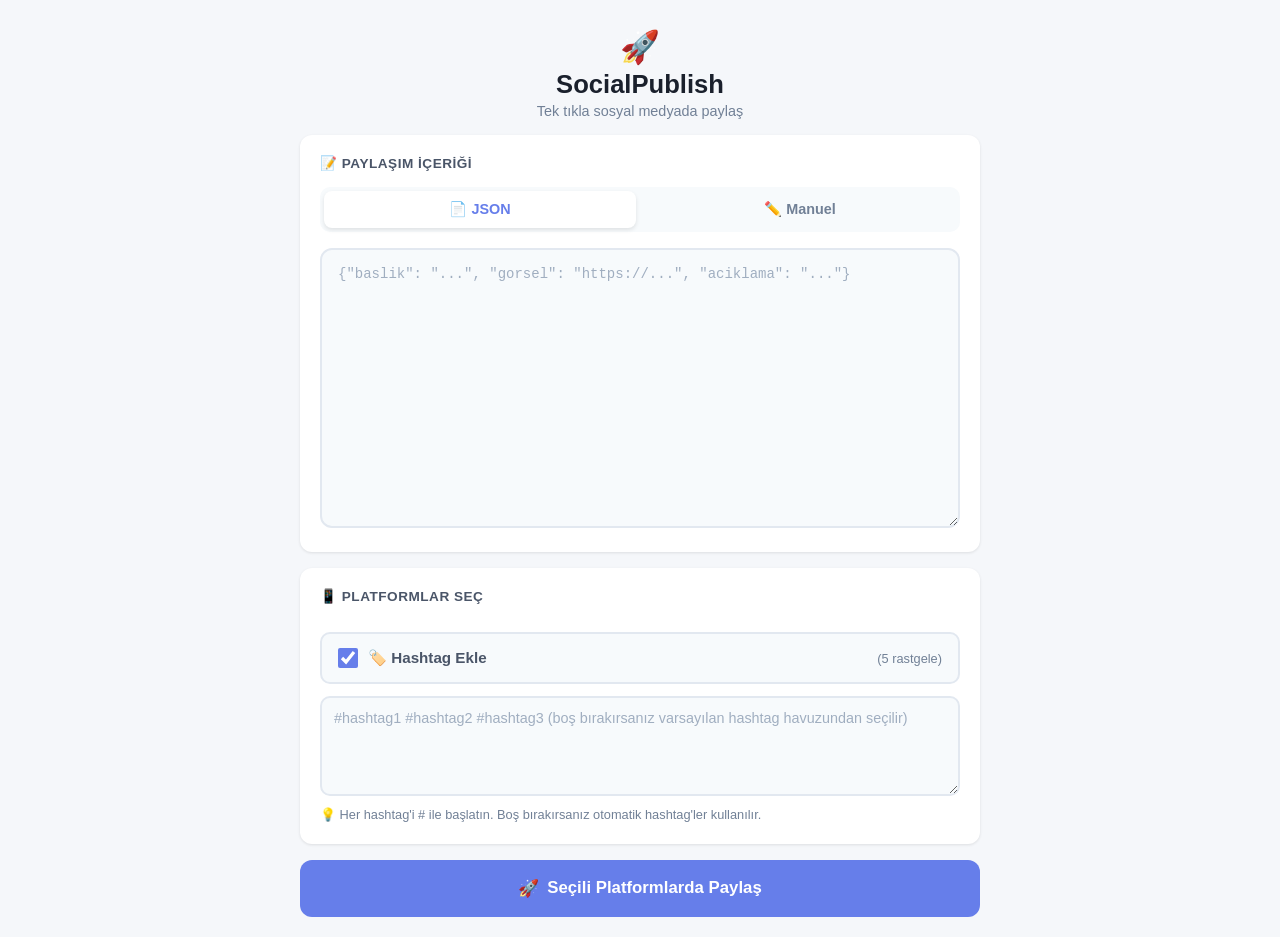
==== commit 44bb913f: "Add custom hashtag input: toggle to expand textarea for custom tags" ====
--- a/public/index.html
+++ b/public/index.html
@@ -475,6 +475,60 @@
             font-size: 0.8em;
             color: #718096;
             margin-left: auto;
+        }
+
+        /* Hashtag Input Area */
+        .hashtag-input-area {
+            margin-top: 12px;
+            display: none;
+            animation: slideDown 0.3s ease;
+        }
+
+        .hashtag-input-area.active {
+            display: block;
+        }
+
+        @keyframes slideDown {
+            from {
+                opacity: 0;
+                transform: translateY(-10px);
+            }
+            to {
+                opacity: 1;
+                transform: translateY(0);
+            }
+        }
+
+        .hashtag-textarea {
+            width: 100%;
+            height: 100px;
+            padding: 12px;
+            border: 2px solid #e2e8f0;
+            border-radius: 10px;
+            font-family: -apple-system, BlinkMacSystemFont, 'Segoe UI', Roboto, Oxygen, Ubuntu, Cantarell, sans-serif;
+            font-size: 0.9em;
+            color: #2d3748;
+            resize: vertical;
+            transition: all 0.2s;
+            background: #f7fafc;
+        }
+
+        .hashtag-textarea:focus {
+            outline: none;
+            border-color: #667eea;
+            background: white;
+            box-shadow: 0 0 0 3px rgba(102, 126, 234, 0.1);
+        }
+
+        .hashtag-textarea::placeholder {
+            color: #a0aec0;
+        }
+
+        .hashtag-hint {
+            font-size: 0.8em;
+            color: #718096;
+            margin-top: 6px;
+            line-height: 1.4;
         }
 
         @media (max-width: 768px) {
@@ -561,11 +615,23 @@
             </div>
             
             <!-- Hashtag Toggle -->
-            <label class="hashtag-toggle">
+            <label class="hashtag-toggle" onclick="toggleHashtagInput(event)">
                 <input type="checkbox" id="hashtagToggle" checked>
                 <span class="hashtag-toggle-label">🏷️ Hashtag Ekle</span>
                 <span class="hashtag-toggle-info">(5 rastgele)</span>
             </label>
+            
+            <!-- Hashtag Input Area -->
+            <div class="hashtag-input-area" id="hashtagInputArea">
+                <textarea 
+                    id="customHashtags" 
+                    class="hashtag-textarea" 
+                    placeholder="#hashtag1 #hashtag2 #hashtag3 (boş bırakırsanız varsayılan hashtag havuzundan seçilir)"
+                ></textarea>
+                <div class="hashtag-hint">
+                    💡 Her hashtag'i # ile başlatın. Boş bırakırsanız otomatik hashtag'ler kullanılır.
+                </div>
+            </div>
         </div>
 
         <!-- Share Button -->
@@ -709,6 +775,14 @@
                 // Hashtag seçeneğini ekle
                 const addHashtags = document.getElementById('hashtagToggle').checked;
                 formData.append('add_hashtags', addHashtags);
+                
+                // Custom hashtag'leri ekle (varsa)
+                if (addHashtags) {
+                    const customHashtags = document.getElementById('customHashtags').value.trim();
+                    if (customHashtags) {
+                        formData.append('custom_hashtags', customHashtags);
+                    }
+                }
 
                 const response = await fetch(`${API_URL}/api/publish`, {
                     method: 'POST',
@@ -806,6 +880,45 @@
             console.log('Seçili platformlar:', selectedPlatforms);
         }
 
+        // Hashtag input toggle
+        function toggleHashtagInput(event) {
+            // Checkbox'ın kendisine tıklanırsa, label'ın default davranışı çalışsın
+            if (event.target.type === 'checkbox') {
+                return;
+            }
+            
+            event.preventDefault();
+            const checkbox = document.getElementById('hashtagToggle');
+            const inputArea = document.getElementById('hashtagInputArea');
+            
+            checkbox.checked = !checkbox.checked;
+            
+            if (checkbox.checked) {
+                inputArea.classList.add('active');
+            } else {
+                inputArea.classList.remove('active');
+            }
+        }
+
+        // Checkbox change event
+        document.addEventListener('DOMContentLoaded', () => {
+            const checkbox = document.getElementById('hashtagToggle');
+            const inputArea = document.getElementById('hashtagInputArea');
+            
+            checkbox.addEventListener('change', () => {
+                if (checkbox.checked) {
+                    inputArea.classList.add('active');
+                } else {
+                    inputArea.classList.remove('active');
+                }
+            });
+            
+            // Varsayılan açık
+            if (checkbox.checked) {
+                inputArea.classList.add('active');
+            }
+        });
+
         async function shareToFacebook() {
             const resultDiv = document.getElementById('result');
             const previewDiv = document.getElementById('preview');
@@ -905,6 +1018,14 @@
                 // Hashtag seçeneğini ekle
                 const addHashtags = document.getElementById('hashtagToggle').checked;
                 data.add_hashtags = addHashtags;
+                
+                // Custom hashtag'leri ekle (varsa)
+                if (addHashtags) {
+                    const customHashtags = document.getElementById('customHashtags').value.trim();
+                    if (customHashtags) {
+                        data.custom_hashtags = customHashtags;
+                    }
+                }
 
                 // Send JSON to API (backend will download image)
                 const response = await fetch(`${API_URL}/api/publish/json`, {
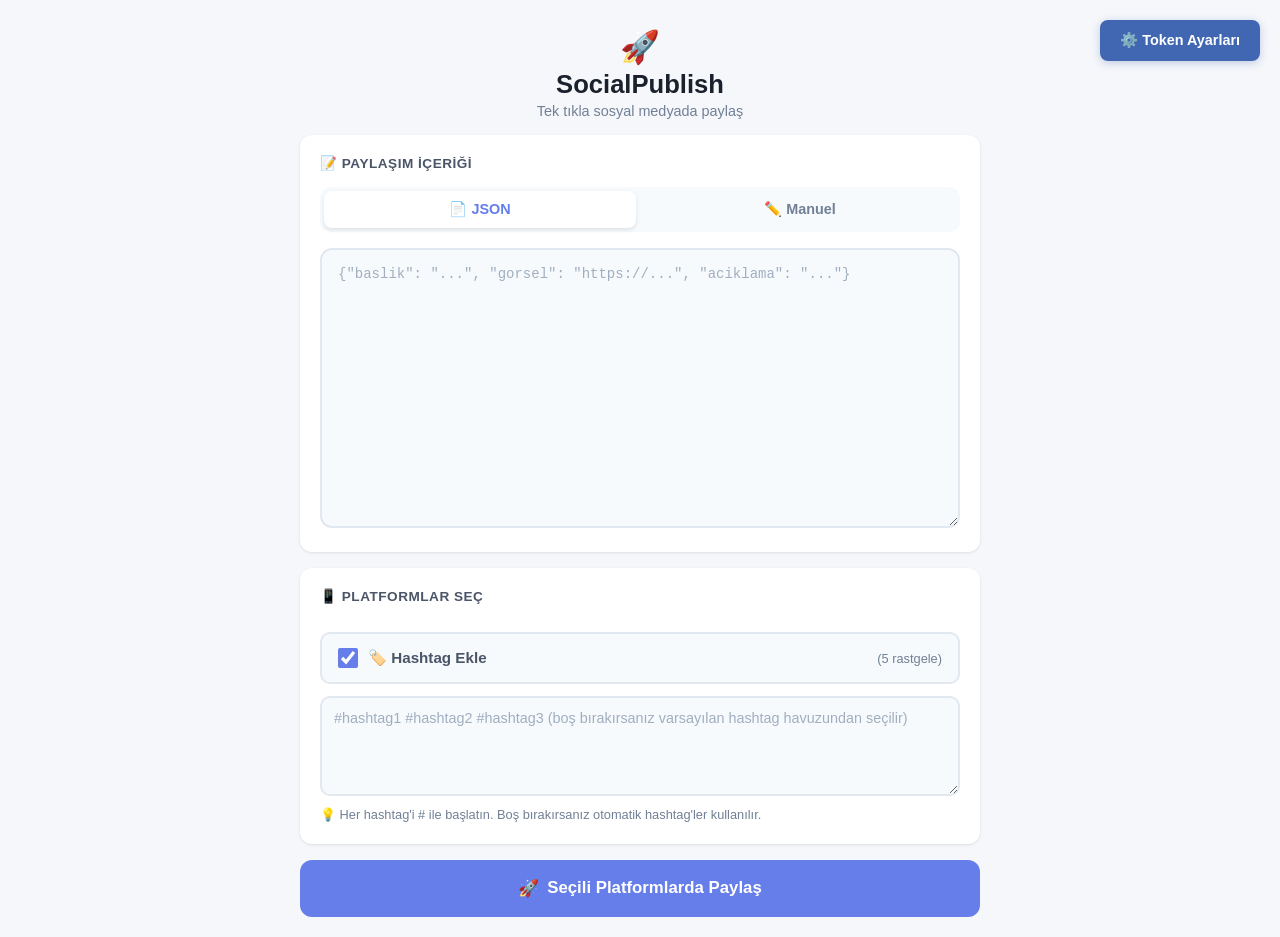
==== commit b2aa631a: "Token yonetim paneli eklendi - ayni sayfada dinamik token guncelleme" ====
--- a/public/index.html
+++ b/public/index.html
@@ -44,6 +44,186 @@
         .subtitle {
             color: #718096;
             font-size: 0.9em;
+        }
+
+        .settings-btn {
+            position: fixed;
+            top: 20px;
+            right: 20px;
+            background: #4267B2;
+            color: white;
+            border: none;
+            padding: 12px 20px;
+            border-radius: 8px;
+            cursor: pointer;
+            font-size: 0.9em;
+            font-weight: 600;
+            box-shadow: 0 2px 8px rgba(66, 103, 178, 0.3);
+            transition: all 0.2s;
+            z-index: 1000;
+        }
+
+        .settings-btn:hover {
+            background: #365899;
+            transform: translateY(-2px);
+            box-shadow: 0 4px 12px rgba(66, 103, 178, 0.4);
+        }
+
+        .modal {
+            display: none;
+            position: fixed;
+            top: 0;
+            left: 0;
+            width: 100%;
+            height: 100%;
+            background: rgba(0, 0, 0, 0.6);
+            z-index: 2000;
+            padding: 20px;
+            overflow-y: auto;
+        }
+
+        .modal.active {
+            display: flex;
+            align-items: center;
+            justify-content: center;
+        }
+
+        .modal-content {
+            background: white;
+            border-radius: 12px;
+            max-width: 600px;
+            width: 100%;
+            max-height: 90vh;
+            overflow-y: auto;
+            box-shadow: 0 20px 60px rgba(0, 0, 0, 0.3);
+        }
+
+        .modal-header {
+            background: linear-gradient(135deg, #4267B2 0%, #365899 100%);
+            color: white;
+            padding: 20px;
+            border-radius: 12px 12px 0 0;
+            display: flex;
+            justify-content: space-between;
+            align-items: center;
+        }
+
+        .modal-header h2 {
+            margin: 0;
+            font-size: 1.4em;
+        }
+
+        .close-btn {
+            background: rgba(255, 255, 255, 0.2);
+            border: none;
+            color: white;
+            font-size: 1.5em;
+            width: 36px;
+            height: 36px;
+            border-radius: 50%;
+            cursor: pointer;
+            display: flex;
+            align-items: center;
+            justify-content: center;
+            transition: all 0.2s;
+        }
+
+        .close-btn:hover {
+            background: rgba(255, 255, 255, 0.3);
+            transform: rotate(90deg);
+        }
+
+        .modal-body {
+            padding: 24px;
+        }
+
+        .token-section {
+            margin-bottom: 24px;
+            padding: 20px;
+            background: #f8f9fa;
+            border-radius: 8px;
+            border-left: 4px solid #4267B2;
+        }
+
+        .token-section h3 {
+            color: #2d3748;
+            margin-bottom: 12px;
+            font-size: 1.1em;
+            display: flex;
+            align-items: center;
+            gap: 8px;
+        }
+
+        .token-section.facebook h3::before { content: '📘'; }
+        .token-section.twitter h3::before { content: '𝕏'; }
+        .token-section.instagram h3::before { content: '📷'; }
+
+        .form-group {
+            margin-bottom: 16px;
+        }
+
+        .form-group label {
+            display: block;
+            color: #4a5568;
+            font-weight: 600;
+            margin-bottom: 6px;
+            font-size: 0.9em;
+        }
+
+        .form-group input {
+            width: 100%;
+            padding: 12px;
+            border: 2px solid #e2e8f0;
+            border-radius: 6px;
+            font-size: 0.9em;
+            transition: all 0.2s;
+            font-family: 'Courier New', monospace;
+        }
+
+        .form-group input:focus {
+            outline: none;
+            border-color: #4267B2;
+            box-shadow: 0 0 0 3px rgba(66, 103, 178, 0.1);
+        }
+
+        .save-btn {
+            width: 100%;
+            background: linear-gradient(135deg, #51cf66 0%, #37b24d 100%);
+            color: white;
+            border: none;
+            padding: 14px;
+            border-radius: 8px;
+            font-size: 1em;
+            font-weight: 600;
+            cursor: pointer;
+            transition: all 0.2s;
+            margin-top: 20px;
+        }
+
+        .save-btn:hover {
+            transform: translateY(-2px);
+            box-shadow: 0 4px 12px rgba(81, 207, 102, 0.4);
+        }
+
+        .save-btn:active {
+            transform: translateY(0);
+        }
+
+        .help-text {
+            font-size: 0.85em;
+            color: #718096;
+            margin-top: 4px;
+            font-style: italic;
+        }
+
+        .warning-box {
+            background: #fff3cd;
+            border-left: 4px solid #ffc107;
+            padding: 12px;
+            border-radius: 6px;
+            margin-bottom: 20px;
+            font-size: 0.9em;
+            color: #856404;
         }
 
         .card {
@@ -555,6 +735,70 @@
     </style>
 </head>
 <body>
+    <!-- Settings Button -->
+    <button class="settings-btn" onclick="openSettings()">⚙️ Token Ayarları</button>
+
+    <!-- Token Settings Modal -->
+    <div id="settingsModal" class="modal">
+        <div class="modal-content">
+            <div class="modal-header">
+                <h2>🔑 API Token Ayarları</h2>
+                <button class="close-btn" onclick="closeSettings()">×</button>
+            </div>
+            <div class="modal-body">
+                <div class="warning-box">
+                    ⚠️ <strong>Önemli:</strong> Token'lar değiştiğinde veya süresi dolduğunda buradan güncelleyebilirsiniz.
+                </div>
+
+                <!-- Facebook Tokens -->
+                <div class="token-section facebook">
+                    <h3>Facebook & Instagram</h3>
+                    <div class="form-group">
+                        <label>Facebook Access Token</label>
+                        <input type="text" id="fbToken" placeholder="EAAhLRZC...">
+                        <div class="help-text">Graph API Explorer'dan Page Access Token alın</div>
+                    </div>
+                    <div class="form-group">
+                        <label>Facebook Page ID</label>
+                        <input type="text" id="fbPageId" placeholder="855462937657363">
+                    </div>
+                    <div class="form-group">
+                        <label>Instagram Business Account ID</label>
+                        <input type="text" id="igAccountId" placeholder="123456789 (opsiyonel)">
+                        <div class="help-text">Instagram paylaşımı için gerekli</div>
+                    </div>
+                </div>
+
+                <!-- Twitter Tokens -->
+                <div class="token-section twitter">
+                    <h3>Twitter (𝕏)</h3>
+                    <div class="form-group">
+                        <label>API Key (Consumer Key)</label>
+                        <input type="text" id="twApiKey" placeholder="S6cR277LkaVWCVhgnkmoZxTRk">
+                    </div>
+                    <div class="form-group">
+                        <label>API Secret (Consumer Secret)</label>
+                        <input type="text" id="twApiSecret" placeholder="Iu65HE90eX94O2fq...">
+                    </div>
+                    <div class="form-group">
+                        <label>Access Token</label>
+                        <input type="text" id="twAccessToken" placeholder="1992223196826025984-T4wbqI9D...">
+                    </div>
+                    <div class="form-group">
+                        <label>Access Token Secret</label>
+                        <input type="text" id="twAccessSecret" placeholder="Uw1XxjCwLQQEweKfSaO6...">
+                    </div>
+                    <div class="form-group">
+                        <label>Bearer Token</label>
+                        <input type="text" id="twBearerToken" placeholder="AAAAAAAAAAAAAAAAAAAAAEhK5gEA...">
+                    </div>
+                </div>
+
+                <button class="save-btn" onclick="saveTokens()">💾 Token'ları Kaydet</button>
+            </div>
+        </div>
+    </div>
+
     <div class="container">
         <!-- Header -->
         <div class="header">
@@ -1090,6 +1334,95 @@
             resultDiv.innerHTML = '<h3>❌ Hata</h3><div class="result-message">' + message + '</div>';
             resultDiv.style.display = 'block';
         }
+
+        // Token Settings Functions
+        function openSettings() {
+            const modal = document.getElementById('settingsModal');
+            modal.classList.add('active');
+            loadSavedTokens();
+        }
+
+        function closeSettings() {
+            const modal = document.getElementById('settingsModal');
+            modal.classList.remove('active');
+        }
+
+        function loadSavedTokens() {
+            // Load from localStorage
+            document.getElementById('fbToken').value = localStorage.getItem('fb_token') || '';
+            document.getElementById('fbPageId').value = localStorage.getItem('fb_page_id') || '';
+            document.getElementById('igAccountId').value = localStorage.getItem('ig_account_id') || '';
+            document.getElementById('twApiKey').value = localStorage.getItem('tw_api_key') || '';
+            document.getElementById('twApiSecret').value = localStorage.getItem('tw_api_secret') || '';
+            document.getElementById('twAccessToken').value = localStorage.getItem('tw_access_token') || '';
+            document.getElementById('twAccessSecret').value = localStorage.getItem('tw_access_secret') || '';
+            document.getElementById('twBearerToken').value = localStorage.getItem('tw_bearer_token') || '';
+        }
+
+        async function saveTokens() {
+            const tokens = {
+                facebook_access_token: document.getElementById('fbToken').value.trim(),
+                facebook_page_id: document.getElementById('fbPageId').value.trim(),
+                instagram_business_account_id: document.getElementById('igAccountId').value.trim(),
+                twitter_api_key: document.getElementById('twApiKey').value.trim(),
+                twitter_api_secret: document.getElementById('twApiSecret').value.trim(),
+                twitter_access_token: document.getElementById('twAccessToken').value.trim(),
+                twitter_access_secret: document.getElementById('twAccessSecret').value.trim(),
+                twitter_bearer_token: document.getElementById('twBearerToken').value.trim()
+            };
+
+            // Validation
+            if (!tokens.facebook_access_token && !tokens.twitter_api_key) {
+                alert('❌ En az bir platformun token\'larını girmelisiniz!');
+                return;
+            }
+
+            try {
+                // Save to localStorage
+                Object.entries(tokens).forEach(([key, value]) => {
+                    localStorage.setItem(key.replace('_', '_'), value);
+                    // Kısaltılmış versiyonları da kaydet
+                    if (key === 'facebook_access_token') localStorage.setItem('fb_token', value);
+                    if (key === 'facebook_page_id') localStorage.setItem('fb_page_id', value);
+                    if (key === 'instagram_business_account_id') localStorage.setItem('ig_account_id', value);
+                    if (key === 'twitter_api_key') localStorage.setItem('tw_api_key', value);
+                    if (key === 'twitter_api_secret') localStorage.setItem('tw_api_secret', value);
+                    if (key === 'twitter_access_token') localStorage.setItem('tw_access_token', value);
+                    if (key === 'twitter_access_secret') localStorage.setItem('tw_access_secret', value);
+                    if (key === 'twitter_bearer_token') localStorage.setItem('tw_bearer_token', value);
+                });
+
+                // Send to backend
+                const response = await fetch(`${API_URL}/api/update-tokens`, {
+                    method: 'POST',
+                    headers: {
+                        'Content-Type': 'application/json'
+                    },
+                    body: JSON.stringify(tokens)
+                });
+
+                const result = await response.json();
+
+                if (result.success) {
+                    alert('✅ Token\'lar başarıyla kaydedildi!\n\nPlatformlar güncellendi.');
+                    closeSettings();
+                    // Reload platforms
+                    loadPlatforms();
+                } else {
+                    alert('❌ Token kaydetme hatası: ' + (result.error || 'Bilinmeyen hata'));
+                }
+            } catch (error) {
+                alert('❌ Token kaydetme hatası: ' + error.message);
+            }
+        }
+
+        // Close modal when clicking outside
+        document.addEventListener('click', function(event) {
+            const modal = document.getElementById('settingsModal');
+            if (event.target === modal) {
+                closeSettings();
+            }
+        });
     </script>
 </body>
 </html>
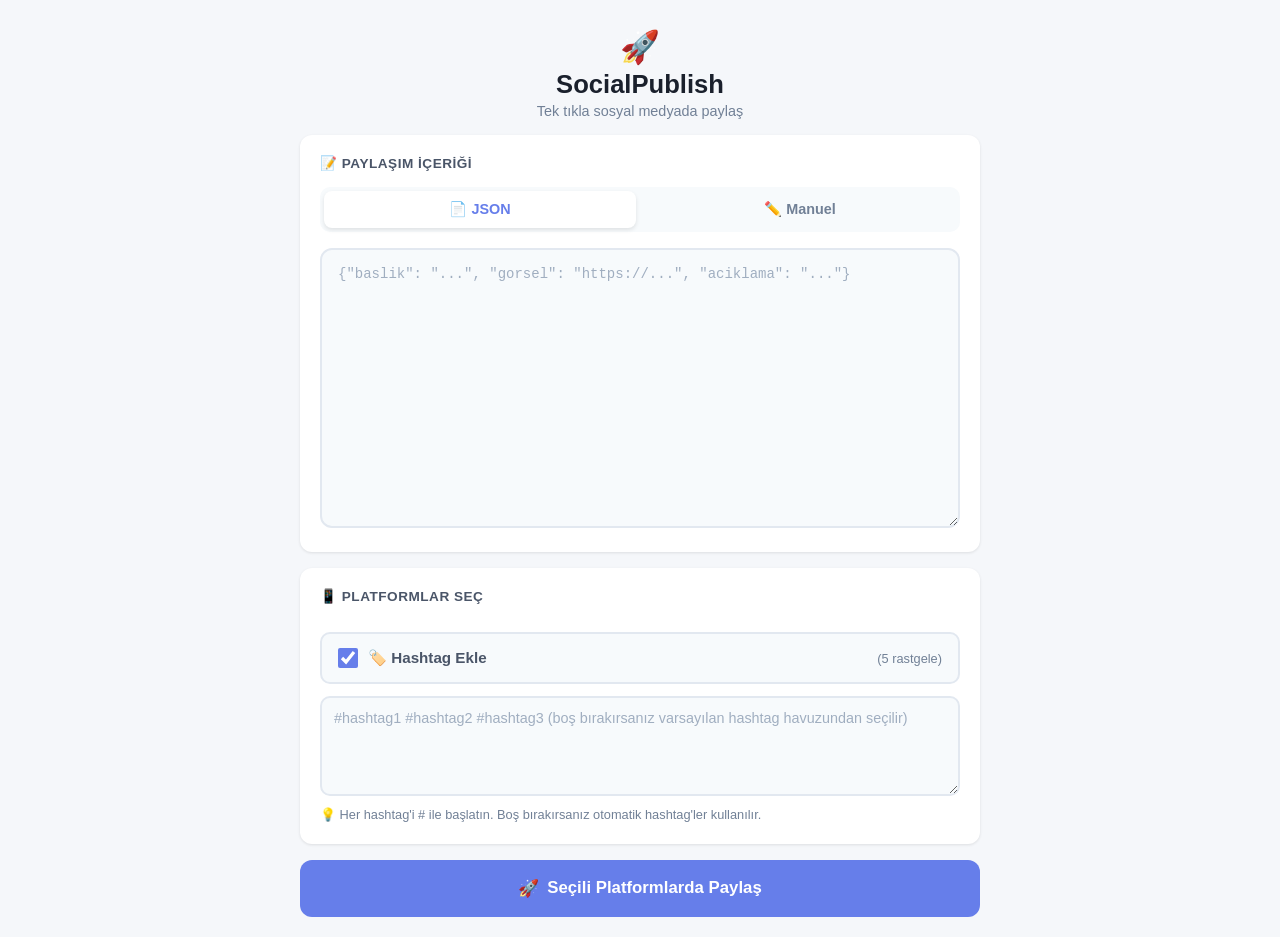
==== commit 43fad30f: "merge: README guncellendi" ====
--- a/public/index.html
+++ b/public/index.html
@@ -44,186 +44,6 @@
         .subtitle {
             color: #718096;
             font-size: 0.9em;
-        }
-
-        .settings-btn {
-            position: fixed;
-            top: 20px;
-            right: 20px;
-            background: #4267B2;
-            color: white;
-            border: none;
-            padding: 12px 20px;
-            border-radius: 8px;
-            cursor: pointer;
-            font-size: 0.9em;
-            font-weight: 600;
-            box-shadow: 0 2px 8px rgba(66, 103, 178, 0.3);
-            transition: all 0.2s;
-            z-index: 1000;
-        }
-
-        .settings-btn:hover {
-            background: #365899;
-            transform: translateY(-2px);
-            box-shadow: 0 4px 12px rgba(66, 103, 178, 0.4);
-        }
-
-        .modal {
-            display: none;
-            position: fixed;
-            top: 0;
-            left: 0;
-            width: 100%;
-            height: 100%;
-            background: rgba(0, 0, 0, 0.6);
-            z-index: 2000;
-            padding: 20px;
-            overflow-y: auto;
-        }
-
-        .modal.active {
-            display: flex;
-            align-items: center;
-            justify-content: center;
-        }
-
-        .modal-content {
-            background: white;
-            border-radius: 12px;
-            max-width: 600px;
-            width: 100%;
-            max-height: 90vh;
-            overflow-y: auto;
-            box-shadow: 0 20px 60px rgba(0, 0, 0, 0.3);
-        }
-
-        .modal-header {
-            background: linear-gradient(135deg, #4267B2 0%, #365899 100%);
-            color: white;
-            padding: 20px;
-            border-radius: 12px 12px 0 0;
-            display: flex;
-            justify-content: space-between;
-            align-items: center;
-        }
-
-        .modal-header h2 {
-            margin: 0;
-            font-size: 1.4em;
-        }
-
-        .close-btn {
-            background: rgba(255, 255, 255, 0.2);
-            border: none;
-            color: white;
-            font-size: 1.5em;
-            width: 36px;
-            height: 36px;
-            border-radius: 50%;
-            cursor: pointer;
-            display: flex;
-            align-items: center;
-            justify-content: center;
-            transition: all 0.2s;
-        }
-
-        .close-btn:hover {
-            background: rgba(255, 255, 255, 0.3);
-            transform: rotate(90deg);
-        }
-
-        .modal-body {
-            padding: 24px;
-        }
-
-        .token-section {
-            margin-bottom: 24px;
-            padding: 20px;
-            background: #f8f9fa;
-            border-radius: 8px;
-            border-left: 4px solid #4267B2;
-        }
-
-        .token-section h3 {
-            color: #2d3748;
-            margin-bottom: 12px;
-            font-size: 1.1em;
-            display: flex;
-            align-items: center;
-            gap: 8px;
-        }
-
-        .token-section.facebook h3::before { content: '📘'; }
-        .token-section.twitter h3::before { content: '𝕏'; }
-        .token-section.instagram h3::before { content: '📷'; }
-
-        .form-group {
-            margin-bottom: 16px;
-        }
-
-        .form-group label {
-            display: block;
-            color: #4a5568;
-            font-weight: 600;
-            margin-bottom: 6px;
-            font-size: 0.9em;
-        }
-
-        .form-group input {
-            width: 100%;
-            padding: 12px;
-            border: 2px solid #e2e8f0;
-            border-radius: 6px;
-            font-size: 0.9em;
-            transition: all 0.2s;
-            font-family: 'Courier New', monospace;
-        }
-
-        .form-group input:focus {
-            outline: none;
-            border-color: #4267B2;
-            box-shadow: 0 0 0 3px rgba(66, 103, 178, 0.1);
-        }
-
-        .save-btn {
-            width: 100%;
-            background: linear-gradient(135deg, #51cf66 0%, #37b24d 100%);
-            color: white;
-            border: none;
-            padding: 14px;
-            border-radius: 8px;
-            font-size: 1em;
-            font-weight: 600;
-            cursor: pointer;
-            transition: all 0.2s;
-            margin-top: 20px;
-        }
-
-        .save-btn:hover {
-            transform: translateY(-2px);
-            box-shadow: 0 4px 12px rgba(81, 207, 102, 0.4);
-        }
-
-        .save-btn:active {
-            transform: translateY(0);
-        }
-
-        .help-text {
-            font-size: 0.85em;
-            color: #718096;
-            margin-top: 4px;
-            font-style: italic;
-        }
-
-        .warning-box {
-            background: #fff3cd;
-            border-left: 4px solid #ffc107;
-            padding: 12px;
-            border-radius: 6px;
-            margin-bottom: 20px;
-            font-size: 0.9em;
-            color: #856404;
         }
 
         .card {
@@ -735,70 +555,6 @@
     </style>
 </head>
 <body>
-    <!-- Settings Button -->
-    <button class="settings-btn" onclick="openSettings()">⚙️ Token Ayarları</button>
-
-    <!-- Token Settings Modal -->
-    <div id="settingsModal" class="modal">
-        <div class="modal-content">
-            <div class="modal-header">
-                <h2>🔑 API Token Ayarları</h2>
-                <button class="close-btn" onclick="closeSettings()">×</button>
-            </div>
-            <div class="modal-body">
-                <div class="warning-box">
-                    ⚠️ <strong>Önemli:</strong> Token'lar değiştiğinde veya süresi dolduğunda buradan güncelleyebilirsiniz.
-                </div>
-
-                <!-- Facebook Tokens -->
-                <div class="token-section facebook">
-                    <h3>Facebook & Instagram</h3>
-                    <div class="form-group">
-                        <label>Facebook Access Token</label>
-                        <input type="text" id="fbToken" placeholder="EAAhLRZC...">
-                        <div class="help-text">Graph API Explorer'dan Page Access Token alın</div>
-                    </div>
-                    <div class="form-group">
-                        <label>Facebook Page ID</label>
-                        <input type="text" id="fbPageId" placeholder="855462937657363">
-                    </div>
-                    <div class="form-group">
-                        <label>Instagram Business Account ID</label>
-                        <input type="text" id="igAccountId" placeholder="123456789 (opsiyonel)">
-                        <div class="help-text">Instagram paylaşımı için gerekli</div>
-                    </div>
-                </div>
-
-                <!-- Twitter Tokens -->
-                <div class="token-section twitter">
-                    <h3>Twitter (𝕏)</h3>
-                    <div class="form-group">
-                        <label>API Key (Consumer Key)</label>
-                        <input type="text" id="twApiKey" placeholder="S6cR277LkaVWCVhgnkmoZxTRk">
-                    </div>
-                    <div class="form-group">
-                        <label>API Secret (Consumer Secret)</label>
-                        <input type="text" id="twApiSecret" placeholder="Iu65HE90eX94O2fq...">
-                    </div>
-                    <div class="form-group">
-                        <label>Access Token</label>
-                        <input type="text" id="twAccessToken" placeholder="1992223196826025984-T4wbqI9D...">
-                    </div>
-                    <div class="form-group">
-                        <label>Access Token Secret</label>
-                        <input type="text" id="twAccessSecret" placeholder="Uw1XxjCwLQQEweKfSaO6...">
-                    </div>
-                    <div class="form-group">
-                        <label>Bearer Token</label>
-                        <input type="text" id="twBearerToken" placeholder="AAAAAAAAAAAAAAAAAAAAAEhK5gEA...">
-                    </div>
-                </div>
-
-                <button class="save-btn" onclick="saveTokens()">💾 Token'ları Kaydet</button>
-            </div>
-        </div>
-    </div>
-
     <div class="container">
         <!-- Header -->
         <div class="header">
@@ -1334,95 +1090,6 @@
             resultDiv.innerHTML = '<h3>❌ Hata</h3><div class="result-message">' + message + '</div>';
             resultDiv.style.display = 'block';
         }
-
-        // Token Settings Functions
-        function openSettings() {
-            const modal = document.getElementById('settingsModal');
-            modal.classList.add('active');
-            loadSavedTokens();
-        }
-
-        function closeSettings() {
-            const modal = document.getElementById('settingsModal');
-            modal.classList.remove('active');
-        }
-
-        function loadSavedTokens() {
-            // Load from localStorage
-            document.getElementById('fbToken').value = localStorage.getItem('fb_token') || '';
-            document.getElementById('fbPageId').value = localStorage.getItem('fb_page_id') || '';
-            document.getElementById('igAccountId').value = localStorage.getItem('ig_account_id') || '';
-            document.getElementById('twApiKey').value = localStorage.getItem('tw_api_key') || '';
-            document.getElementById('twApiSecret').value = localStorage.getItem('tw_api_secret') || '';
-            document.getElementById('twAccessToken').value = localStorage.getItem('tw_access_token') || '';
-            document.getElementById('twAccessSecret').value = localStorage.getItem('tw_access_secret') || '';
-            document.getElementById('twBearerToken').value = localStorage.getItem('tw_bearer_token') || '';
-        }
-
-        async function saveTokens() {
-            const tokens = {
-                facebook_access_token: document.getElementById('fbToken').value.trim(),
-                facebook_page_id: document.getElementById('fbPageId').value.trim(),
-                instagram_business_account_id: document.getElementById('igAccountId').value.trim(),
-                twitter_api_key: document.getElementById('twApiKey').value.trim(),
-                twitter_api_secret: document.getElementById('twApiSecret').value.trim(),
-                twitter_access_token: document.getElementById('twAccessToken').value.trim(),
-                twitter_access_secret: document.getElementById('twAccessSecret').value.trim(),
-                twitter_bearer_token: document.getElementById('twBearerToken').value.trim()
-            };
-
-            // Validation
-            if (!tokens.facebook_access_token && !tokens.twitter_api_key) {
-                alert('❌ En az bir platformun token\'larını girmelisiniz!');
-                return;
-            }
-
-            try {
-                // Save to localStorage
-                Object.entries(tokens).forEach(([key, value]) => {
-                    localStorage.setItem(key.replace('_', '_'), value);
-                    // Kısaltılmış versiyonları da kaydet
-                    if (key === 'facebook_access_token') localStorage.setItem('fb_token', value);
-                    if (key === 'facebook_page_id') localStorage.setItem('fb_page_id', value);
-                    if (key === 'instagram_business_account_id') localStorage.setItem('ig_account_id', value);
-                    if (key === 'twitter_api_key') localStorage.setItem('tw_api_key', value);
-                    if (key === 'twitter_api_secret') localStorage.setItem('tw_api_secret', value);
-                    if (key === 'twitter_access_token') localStorage.setItem('tw_access_token', value);
-                    if (key === 'twitter_access_secret') localStorage.setItem('tw_access_secret', value);
-                    if (key === 'twitter_bearer_token') localStorage.setItem('tw_bearer_token', value);
-                });
-
-                // Send to backend
-                const response = await fetch(`${API_URL}/api/update-tokens`, {
-                    method: 'POST',
-                    headers: {
-                        'Content-Type': 'application/json'
-                    },
-                    body: JSON.stringify(tokens)
-                });
-
-                const result = await response.json();
-
-                if (result.success) {
-                    alert('✅ Token\'lar başarıyla kaydedildi!\n\nPlatformlar güncellendi.');
-                    closeSettings();
-                    // Reload platforms
-                    loadPlatforms();
-                } else {
-                    alert('❌ Token kaydetme hatası: ' + (result.error || 'Bilinmeyen hata'));
-                }
-            } catch (error) {
-                alert('❌ Token kaydetme hatası: ' + error.message);
-            }
-        }
-
-        // Close modal when clicking outside
-        document.addEventListener('click', function(event) {
-            const modal = document.getElementById('settingsModal');
-            if (event.target === modal) {
-                closeSettings();
-            }
-        });
     </script>
 </body>
 </html>
